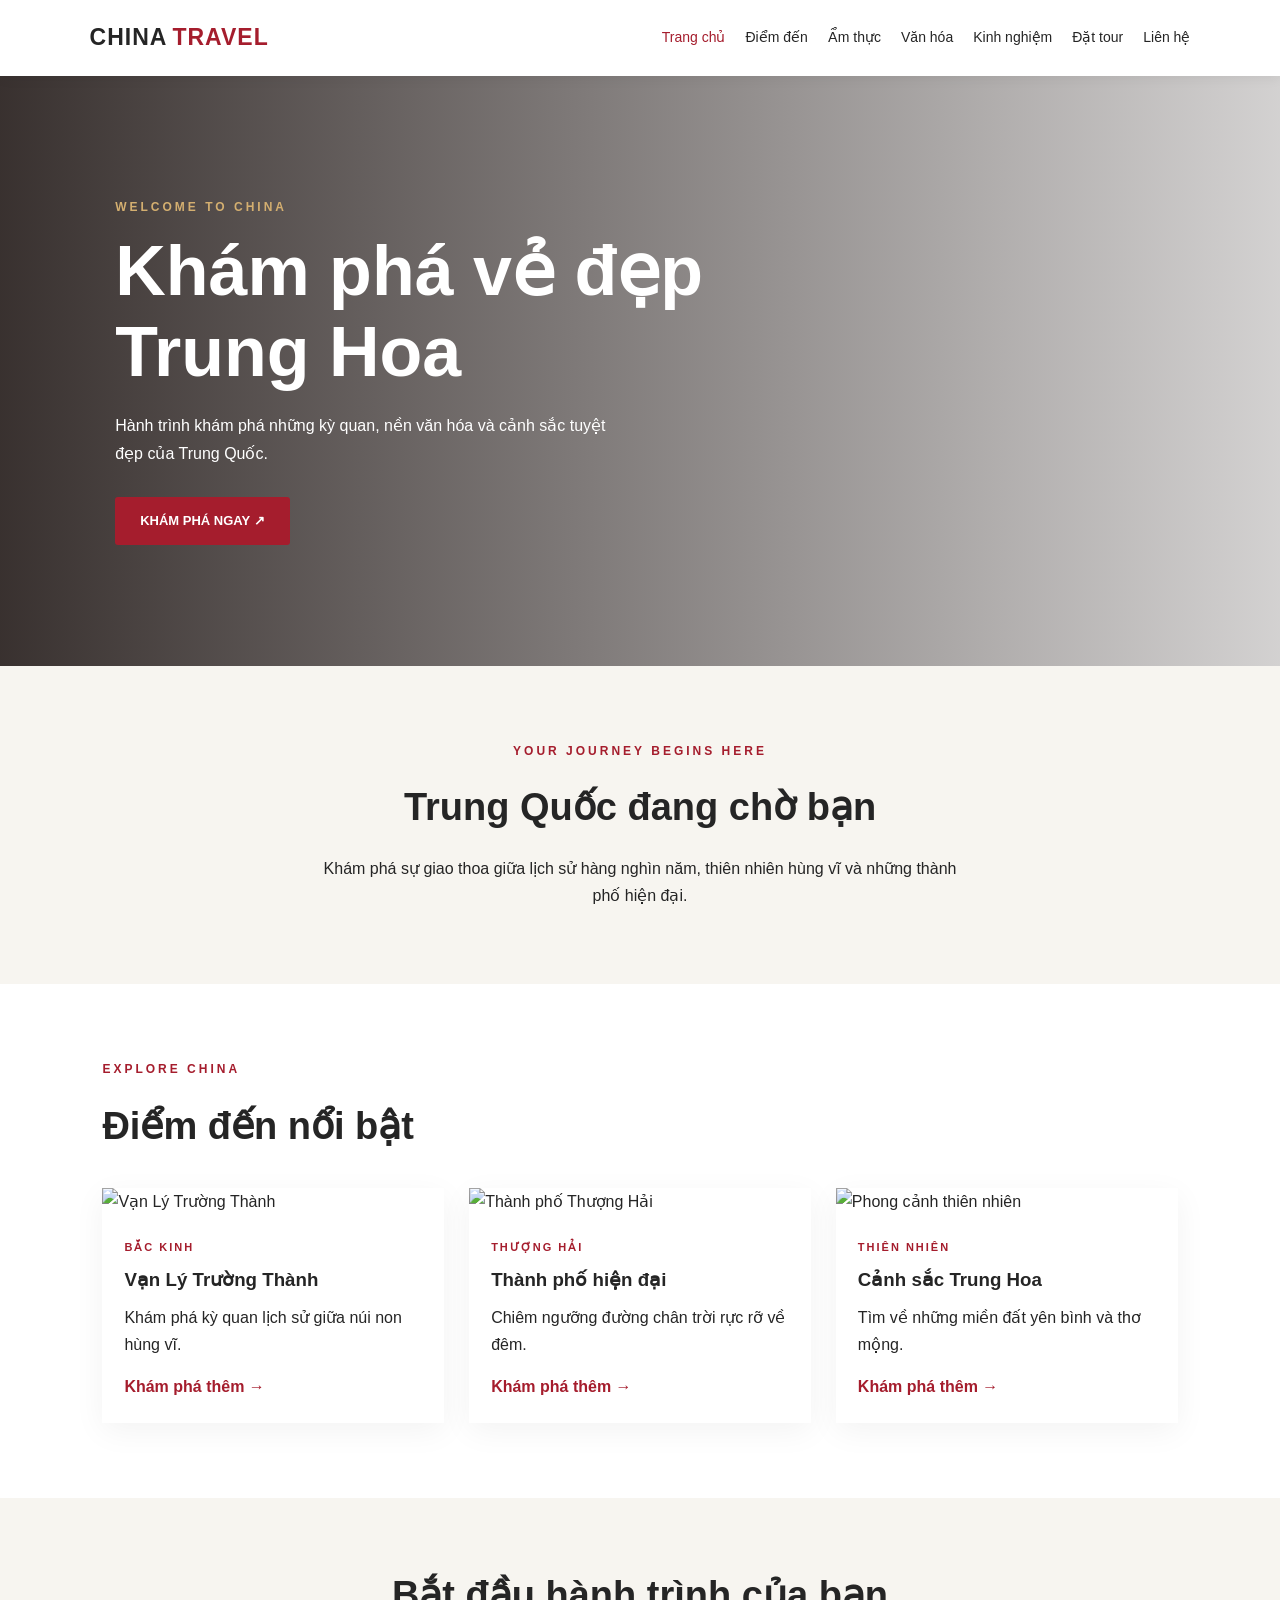
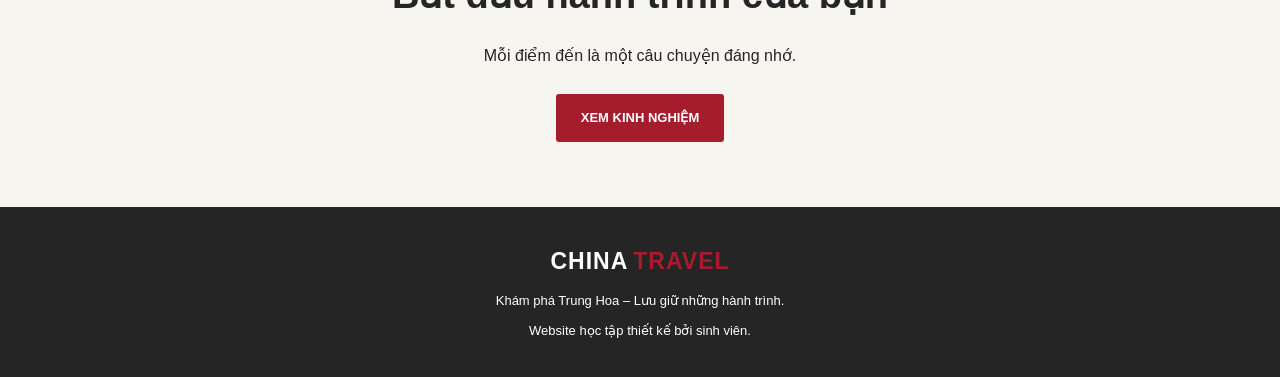
==== index.html @ a83ae00b "Add files via upload" ====
<!DOCTYPE html>
<html lang="vi">
<head>
  <meta charset="UTF-8">
  <meta name="viewport" content="width=device-width, initial-scale=1.0">
  <title>China Travel - Khám phá Trung Quốc</title>
  <link rel="stylesheet" href="style.css">
</head>
<body>
  <header class="navbar">
    <a class="logo" href="index.html">CHINA<span>TRAVEL</span></a>
    <button class="menu-btn" id="menuBtn">☰</button>
    <nav id="navMenu">
      <a class="active" href="index.html">Trang chủ</a>
      <a href="destinations.html">Điểm đến</a>
      <a href="food.html">Ẩm thực</a>
      <a href="culture.html">Văn hóa</a>
      <a href="tips.html">Kinh nghiệm</a>
	  <a href="booking.html">Đặt tour</a>
      <a href="contact.html">Liên hệ</a>
    </nav>
  </header>

  <main>
    <section class="hero">
      <div class="hero-content">
        <p class="eyebrow">WELCOME TO CHINA</p>
        <h1>Khám phá vẻ đẹp<br>Trung Hoa</h1>
        <p>Hành trình khám phá những kỳ quan,
          nền văn hóa và cảnh sắc tuyệt đẹp của Trung Quốc.</p>
        <a class="btn" href="destinations.html">KHÁM PHÁ NGAY ↗</a>
      </div>
    </section>

    <section class="section intro">
      <p class="eyebrow">YOUR JOURNEY BEGINS HERE</p>
      <h2>Trung Quốc đang chờ bạn</h2>
      <p>Khám phá sự giao thoa giữa lịch sử hàng nghìn năm,
        thiên nhiên hùng vĩ và những thành phố hiện đại.</p>
    </section>

    <section class="section">
      <p class="eyebrow">EXPLORE CHINA</p>
      <h2>Điểm đến nổi bật</h2>
      <div class="cards">
        <article class="card">
          <img src="https://images.unsplash.com/photo-1508804185872-d7badad00f7d?auto=format&fit=crop&w=800&q=80" alt="Vạn Lý Trường Thành">
          <div class="card-body">
            <p class="location">BẮC KINH</p>
            <h3>Vạn Lý Trường Thành</h3>
            <p>Khám phá kỳ quan lịch sử giữa núi non hùng vĩ.</p>
            <a href="destinations.html">Khám phá thêm →</a>
          </div>
        </article>
        <article class="card">
           <img src="images/thuong-hai.jpg"
    alt="Thành phố Thượng Hải">
          <div class="card-body">
            <p class="location">THƯỢNG HẢI</p>
            <h3>Thành phố hiện đại</h3>
            <p>Chiêm ngưỡng đường chân trời rực rỡ về đêm.</p>
            <a href="destinations.html">Khám phá thêm →</a>
          </div>
        </article>
        <article class="card">
          <img src="https://images.unsplash.com/photo-1470252649378-9c29740c9fa8?auto=format&fit=crop&w=800&q=80" alt="Phong cảnh thiên nhiên">
          <div class="card-body">
            <p class="location">THIÊN NHIÊN</p>
            <h3>Cảnh sắc Trung Hoa</h3>
            <p>Tìm về những miền đất yên bình và thơ mộng.</p>
			<a href="destinations.html">Khám phá thêm →</a>
          </div>
        </article>
      </div>
    </section>

    <section class="cta">
      <h2>Bắt đầu hành trình của bạn</h2>
      <p>Mỗi điểm đến là một câu chuyện đáng nhớ.</p>
      <a class="btn" href="tips.html">XEM KINH NGHIỆM</a>
    </section>
  </main>

  <footer>
    <a class="logo" href="index.html">CHINA<span>TRAVEL</span></a>
    <p>Khám phá Trung Hoa – Lưu giữ những hành trình.</p>
    <p>Website học tập thiết kế bởi sinh viên.</p>
  </footer>

  <button id="topBtn" aria-label="Lên đầu trang">↑</button>
  <script src="script.js"></script>
</body>
</html>
---- style.css ----
* {
  margin: 0;
  padding: 0;
  box-sizing: border-box;
}

:root {
  --red: #a51d2d;
  --gold: #d4af70;
  --cream: #f7f5f0;
  --dark: #252525;
}

html {
  scroll-behavior: smooth;
}

body {
  font-family: Arial, sans-serif;
  color: var(--dark);
  background: #fff;
  line-height: 1.7;
}

.navbar {
  min-height: 76px;
  padding: 15px 7%;
  display: flex;
  align-items: center;
  justify-content: space-between;
  gap: 20px;
  background: white;
  position: sticky;
  top: 0;
  z-index: 10;
  box-shadow: 0 2px 12px #00000010;
}

.logo {
  font-size: 23px;
  font-weight: bold;
  color: var(--dark);
  text-decoration: none;
  letter-spacing: 1px;
}

.logo span {
  color: var(--red);
  margin-left: 5px;
}

nav {
  display: flex;
  flex-wrap: wrap;
  gap: 20px;
}

nav a {
  color: var(--dark);
  text-decoration: none;
  font-size: 14px;
}

nav a:hover,
nav a.active {
  color: var(--red);
}

.menu-btn {
  display: none;
  background: none;
  border: 0;
  font-size: 25px;
  cursor: pointer;
}

.hero {
  min-height: 590px;
  display: flex;
  align-items: center;
  padding: 70px 9%;
  color: white;
  background:
    linear-gradient(90deg, #160d0bd9, #160d0b30),
    url("https://images.unsplash.com/photo-1508804185872-d7badad00f7d?auto=format&fit=crop&w=1800&q=85")
    center/cover;
}

.hero-content {
  max-width: 650px;
  animation: appear 1s ease;
}

.eyebrow {
  color: var(--red);
  font-weight: bold;
  letter-spacing: 3px;
  font-size: 12px;
  margin-bottom: 14px;
}

.hero .eyebrow {
  color: var(--gold);
}

.hero h1 {
  font-size: clamp(38px, 6vw, 70px);
  line-height: 1.15;
  margin-bottom: 20px;
}

.hero-content > p:not(.eyebrow) {
  max-width: 520px;
  margin-bottom: 30px;
}

.btn {
  display: inline-block;
  padding: 13px 25px;
  background: var(--red);
  color: white;
  text-decoration: none;
  border-radius: 3px;
  font-size: 13px;
  font-weight: bold;
  transition: .3s;
}

.btn:hover {
  background: #7f1421;
  transform: translateY(-2px);
}

.section {
  padding: 75px 8%;
}

.section h2,
.cta h2 {
  font-size: clamp(27px, 4vw, 38px);
  margin-bottom: 15px;
}

.intro {
  text-align: center;
  background: var(--cream);
}

.intro > p:last-child {
  max-width: 650px;
  margin: auto;
}

.cards {
  display: grid;
  grid-template-columns: repeat(3, minmax(0, 1fr));
  gap: 25px;
  margin-top: 30px;
}

.card {
  background: white;
  box-shadow: 0 8px 30px #0000000d;
  overflow: hidden;
  transition: transform .3s;
}

.card:hover {
  transform: translateY(-7px);
}

.card img {
  width: 100%;
  height: 230px;
  object-fit: cover;
}

.card-body {
  padding: 22px;
}

.location {
  color: var(--red);
  letter-spacing: 2px;
  font-size: 11px;
  font-weight: bold;
}

.card h3 {
  margin: 8px 0;
}

.card-body a {
  display: inline-block;
  color: var(--red);
  text-decoration: none;
  margin-top: 15px;
  font-weight: bold;
}

.cta {
  background: var(--cream);
  padding: 65px 8%;
  text-align: center;
}

.cta p {
  margin-bottom: 25px;
}

footer {background: var(--dark);
  color: white;
  text-align: center;
  padding: 35px 15px;
}

footer .logo {
  color: white;
}

footer p {
  font-size: 13px;
  margin-top: 8px;
}

#topBtn {
  display: none;
  position: fixed;
  right: 22px;
  bottom: 22px;
  width: 45px;
  height: 45px;
  border: 0;
  border-radius: 50%;
  background: var(--red);
  color: white;
  font-size: 22px;
  cursor: pointer;
  z-index: 20;
}

@keyframes appear {
  from { opacity: 0; transform: translateY(20px); }
  to { opacity: 1; transform: translateY(0); }
}

@media (max-width: 900px) {
  .navbar {
    flex-wrap: wrap;
  }

  .menu-btn {
    display: block;
  }

  nav {
    display: none;
    width: 100%;
    flex-direction: column;
    gap: 12px;
  }

  nav.show {
    display: flex;
  }

  .cards {
    grid-template-columns: repeat(2, minmax(0, 1fr));
  }
}

@media (max-width: 600px) {
  .hero {
    min-height: 500px;
    padding: 45px 7%;
  }

  .section {
    padding: 50px 6%;
  }

  .cards {
    grid-template-columns: 1fr;
  }
}
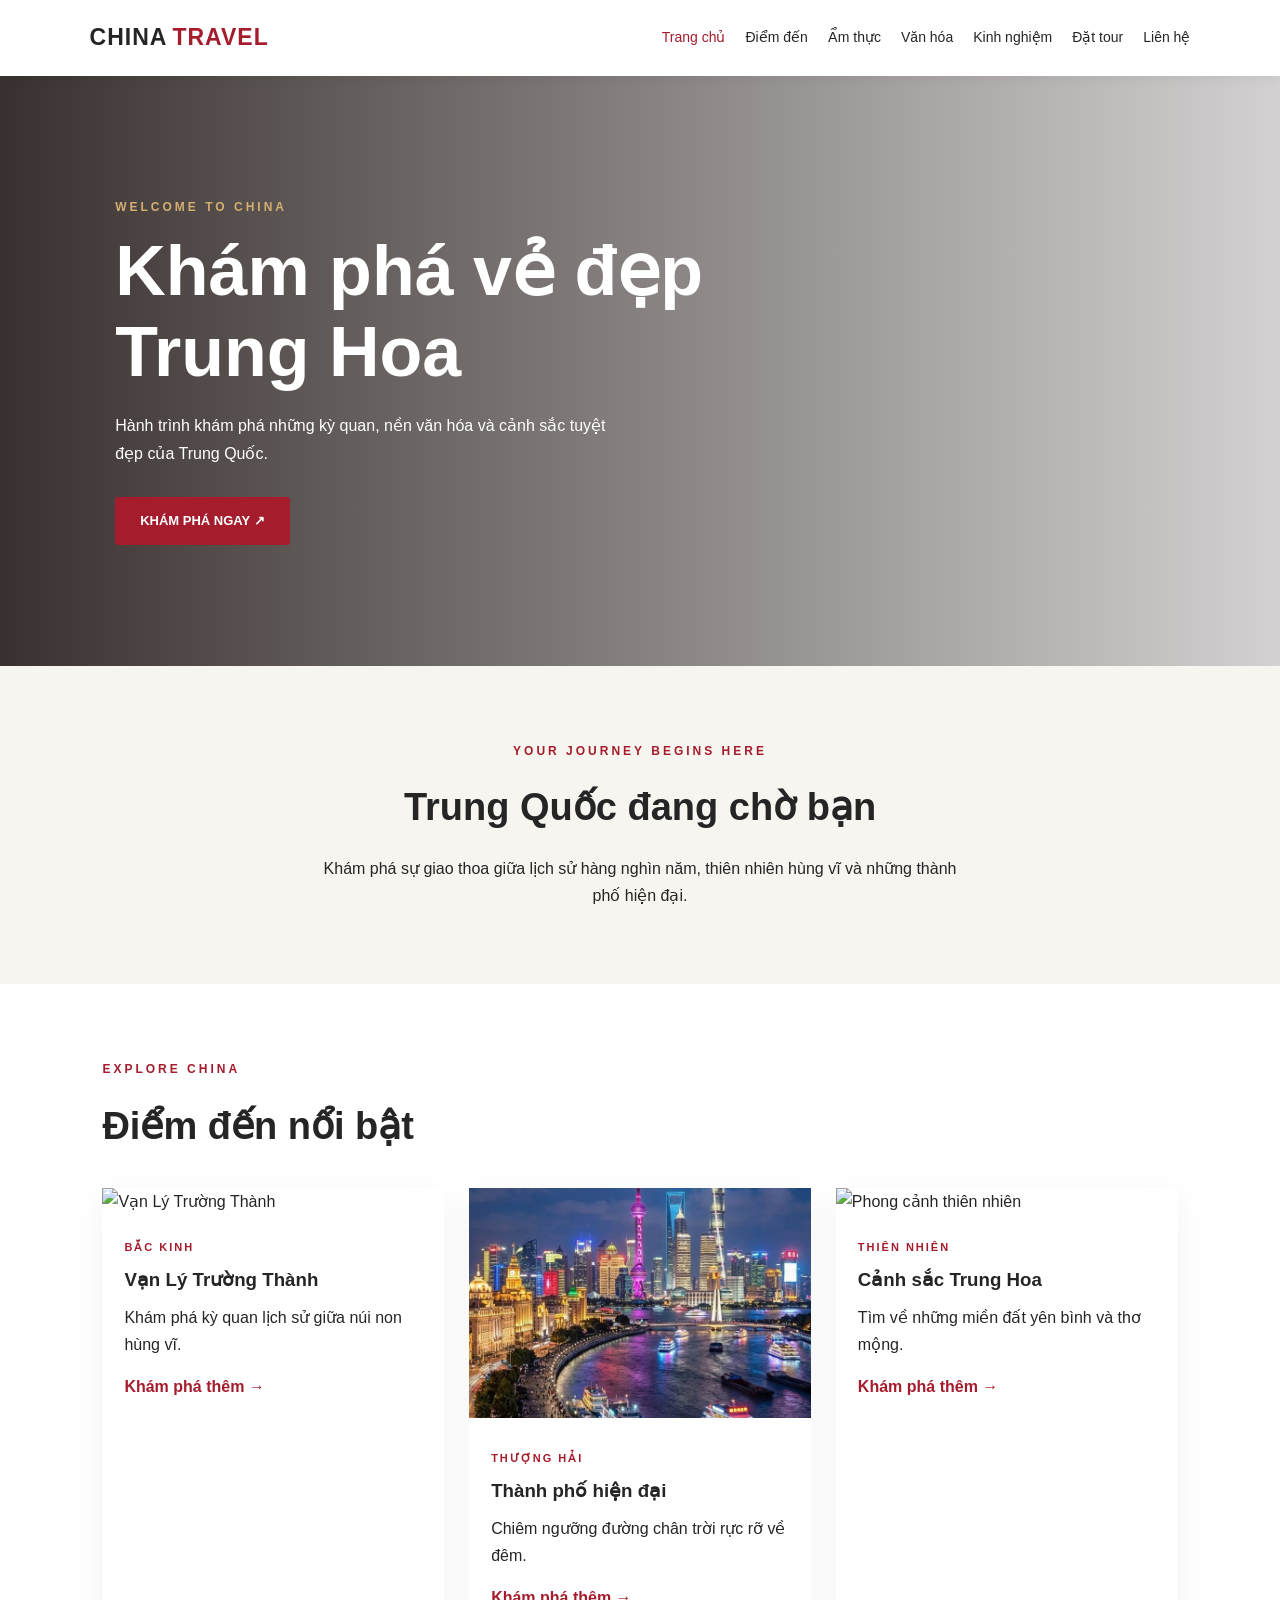
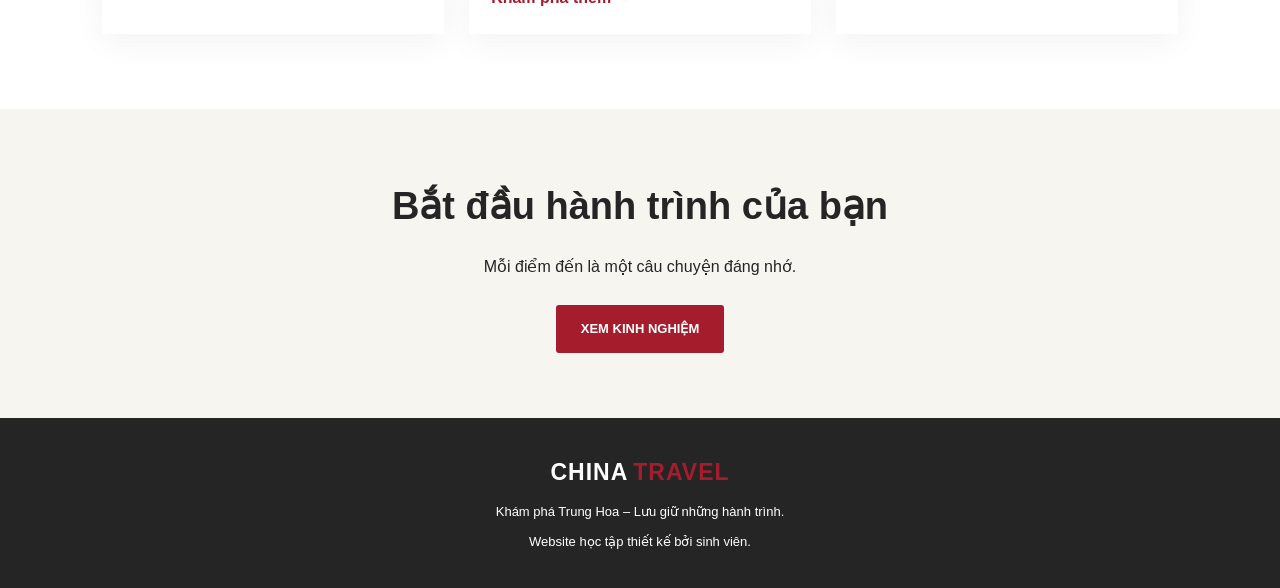
==== commit bf41fb08: "Fix HTML formatting and update image paths" ====
--- a/index.html
+++ b/index.html
@@ -53,7 +53,7 @@
           </div>
         </article>
         <article class="card">
-           <img src="images/thuong-hai.jpg"
+           <img src="thuong-hai.jpg"
     alt="Thành phố Thượng Hải">
           <div class="card-body">
             <p class="location">THƯỢNG HẢI</p>
@@ -90,4 +90,4 @@
   <button id="topBtn" aria-label="Lên đầu trang">↑</button>
   <script src="script.js"></script>
 </body>
-</html>+</html>
--- a/style.css
+++ b/style.css
@@ -283,3 +283,21 @@
     grid-template-columns: 1fr;
   }
 }
+/* Quy định ẩn/hiện Menu trên điện thoại */
+@media (max-width: 768px) {
+  #navMenu {
+    display: none; /* Mặc định ẩn danh sách menu */
+    flex-direction: column;
+    width: 100%;
+    background-color: #fff;
+    position: absolute;
+    top: 60px;
+    left: 0;
+    padding: 15px;
+    box-shadow: 0 4px 6px rgba(0,0,0,0.1);
+  }
+
+  #navMenu.active {
+    display: flex !important; /* Hiện menu khi bấm vào nút ☰ */
+  }
+}
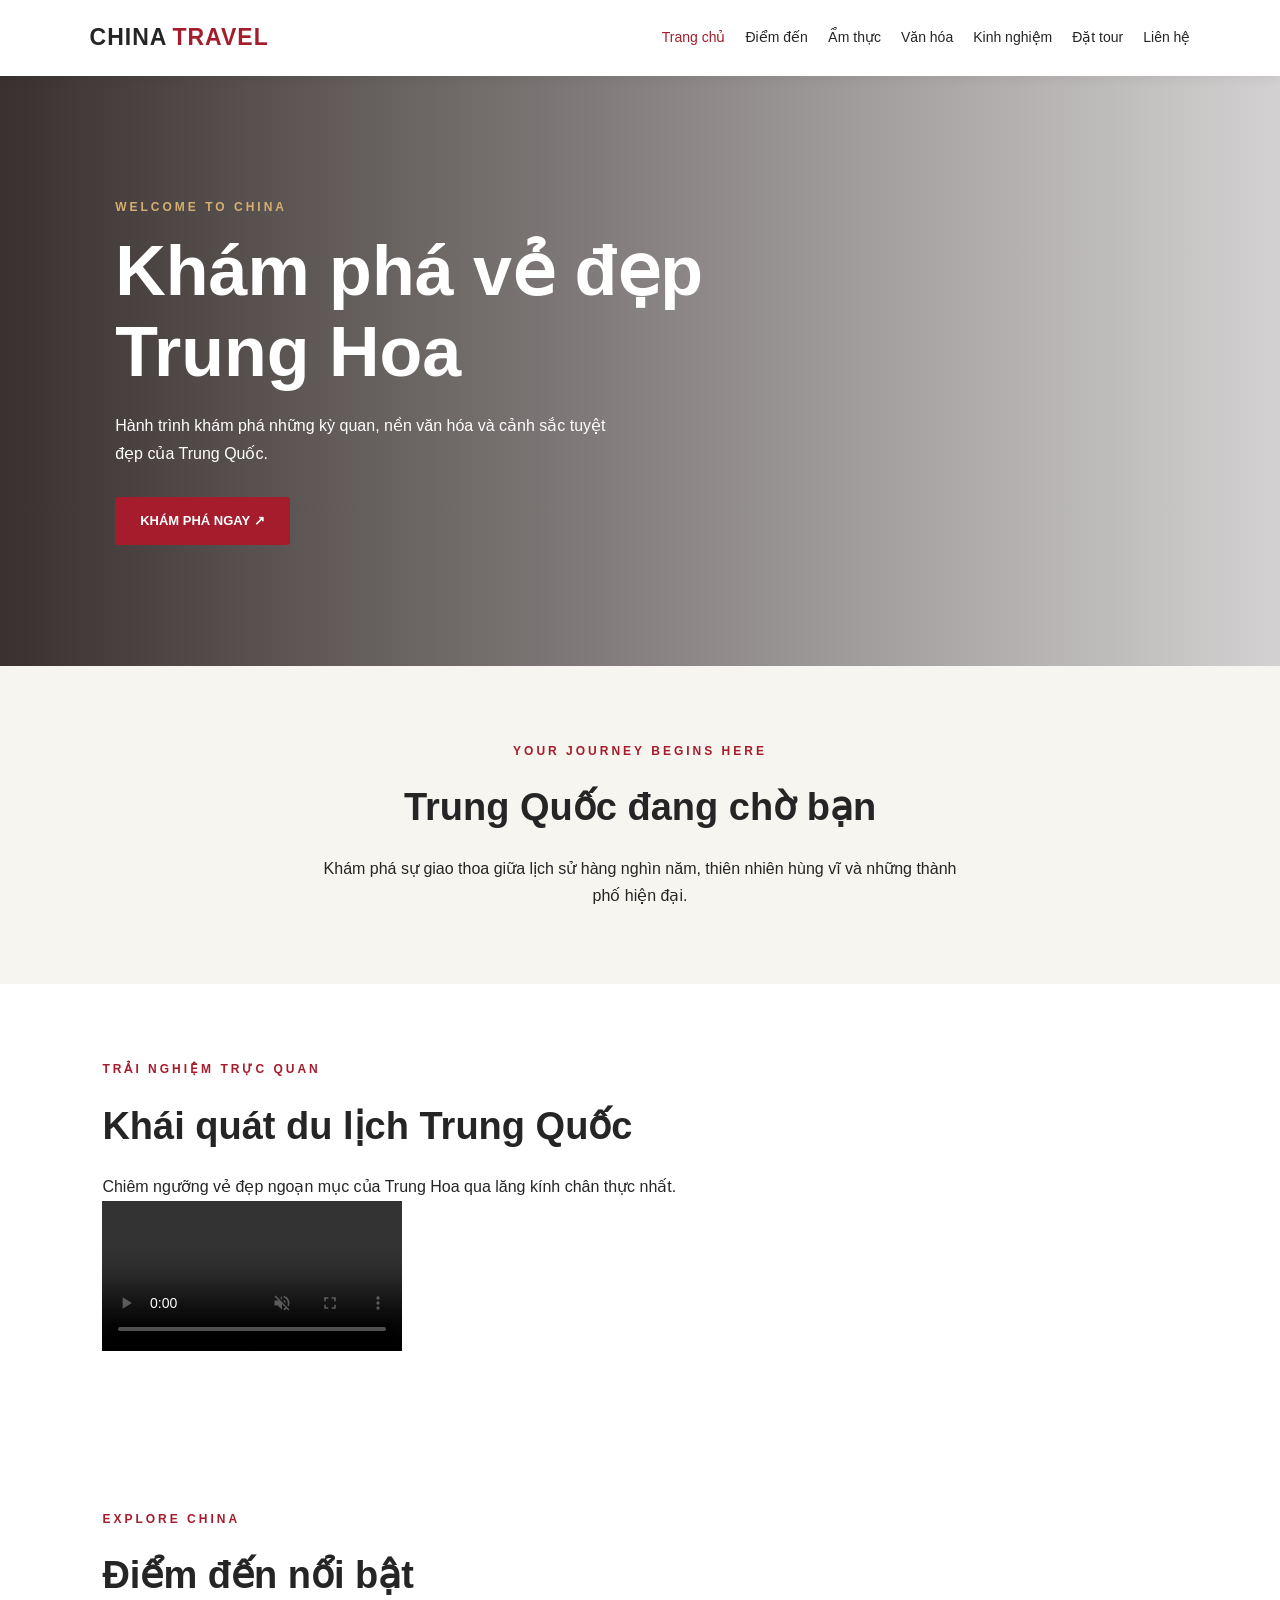
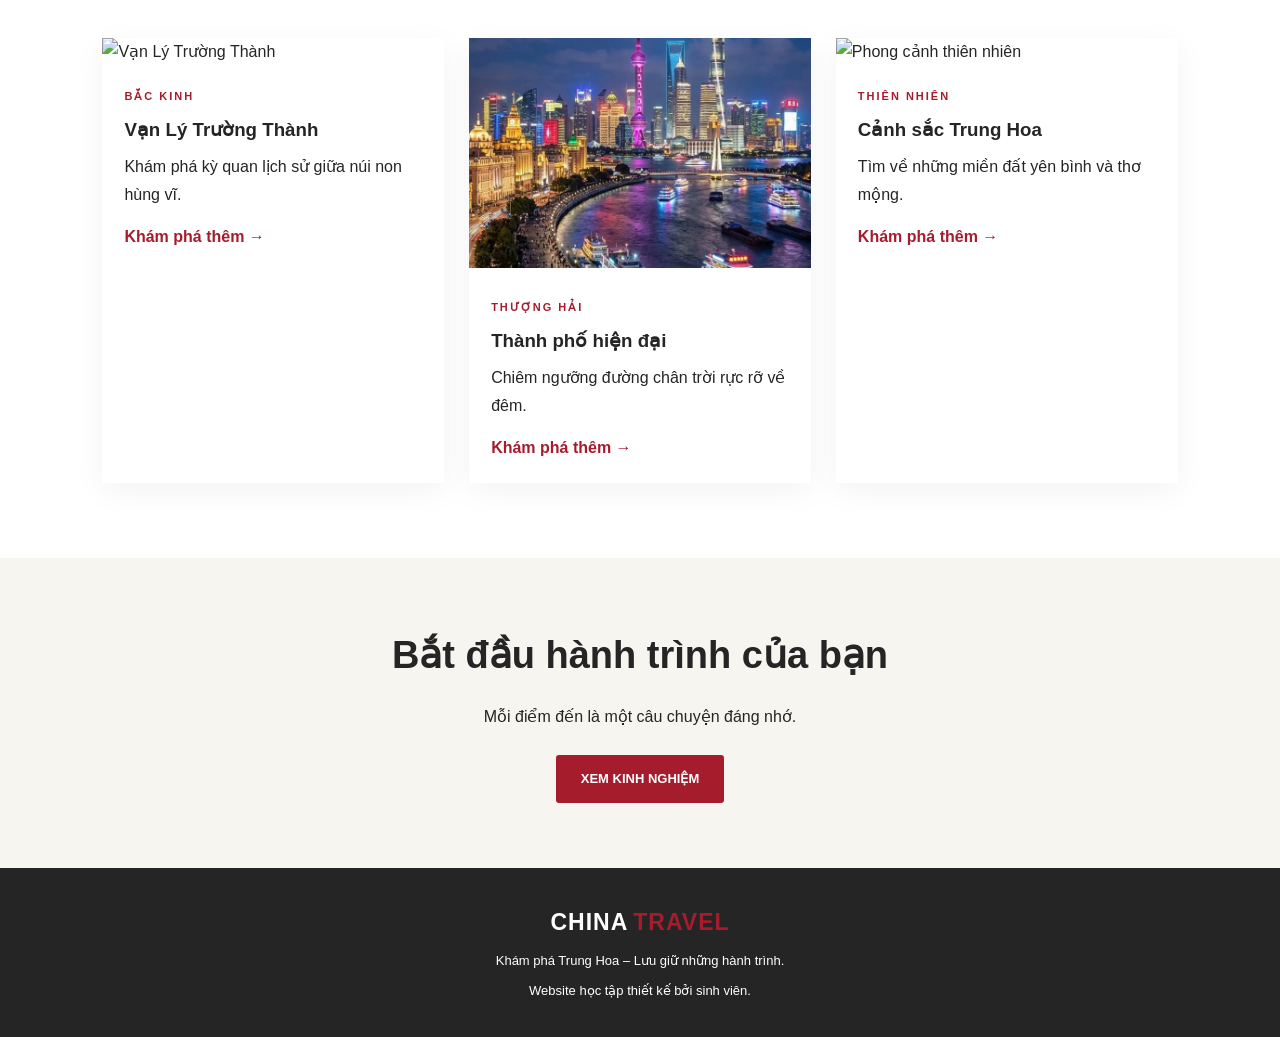
==== commit ebb71f5d: "Update index.html" ====
--- a/index.html
+++ b/index.html
@@ -38,7 +38,22 @@
       <p>Khám phá sự giao thoa giữa lịch sử hàng nghìn năm,
         thiên nhiên hùng vĩ và những thành phố hiện đại.</p>
     </section>
-
+<!-- Phần Video giới thiệu -->
+    <section class="section video-section">
+      <p class="eyebrow">TRẢI NGHIỆM TRỰC QUAN</p>
+      <h2>Khái quát du lịch Trung Quốc</h2>
+      <p>Chiêm ngưỡng vẻ đẹp ngoạn mục của Trung Hoa qua lăng kính chân thực nhất.</p>
+      
+      <div class="video-wrapper">
+        <!-- Thay đổi link YouTube ở thuộc tính src -->
+        <div class="video-wrapper">
+        <!-- Thay đổi đường dẫn src tới nơi bạn lưu video -->
+        <video controls autoplay loop muted>
+          <source src="images/video.mp4" type="video/mp4">
+          Trình duyệt của bạn không hỗ trợ thẻ video.
+        </video>
+      </div>
+    </section>
     <section class="section">
       <p class="eyebrow">EXPLORE CHINA</p>
       <h2>Điểm đến nổi bật</h2>
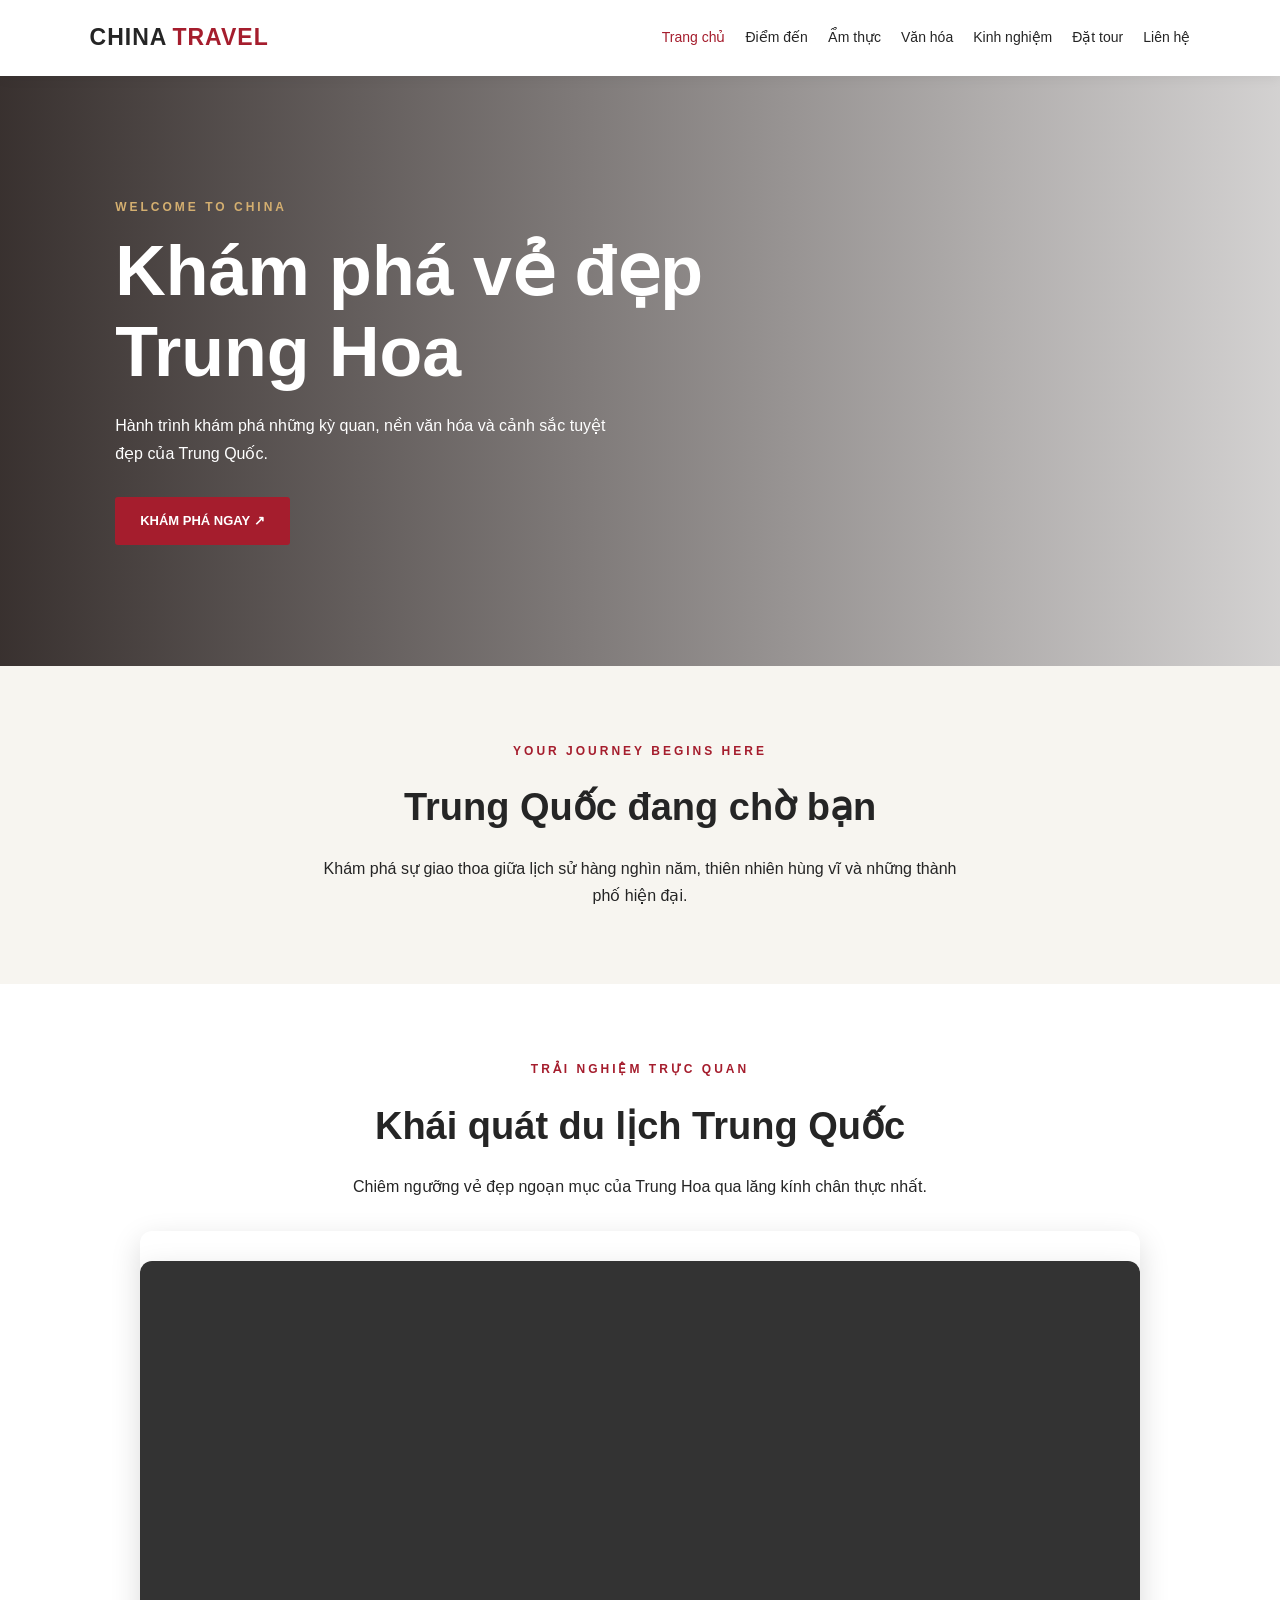
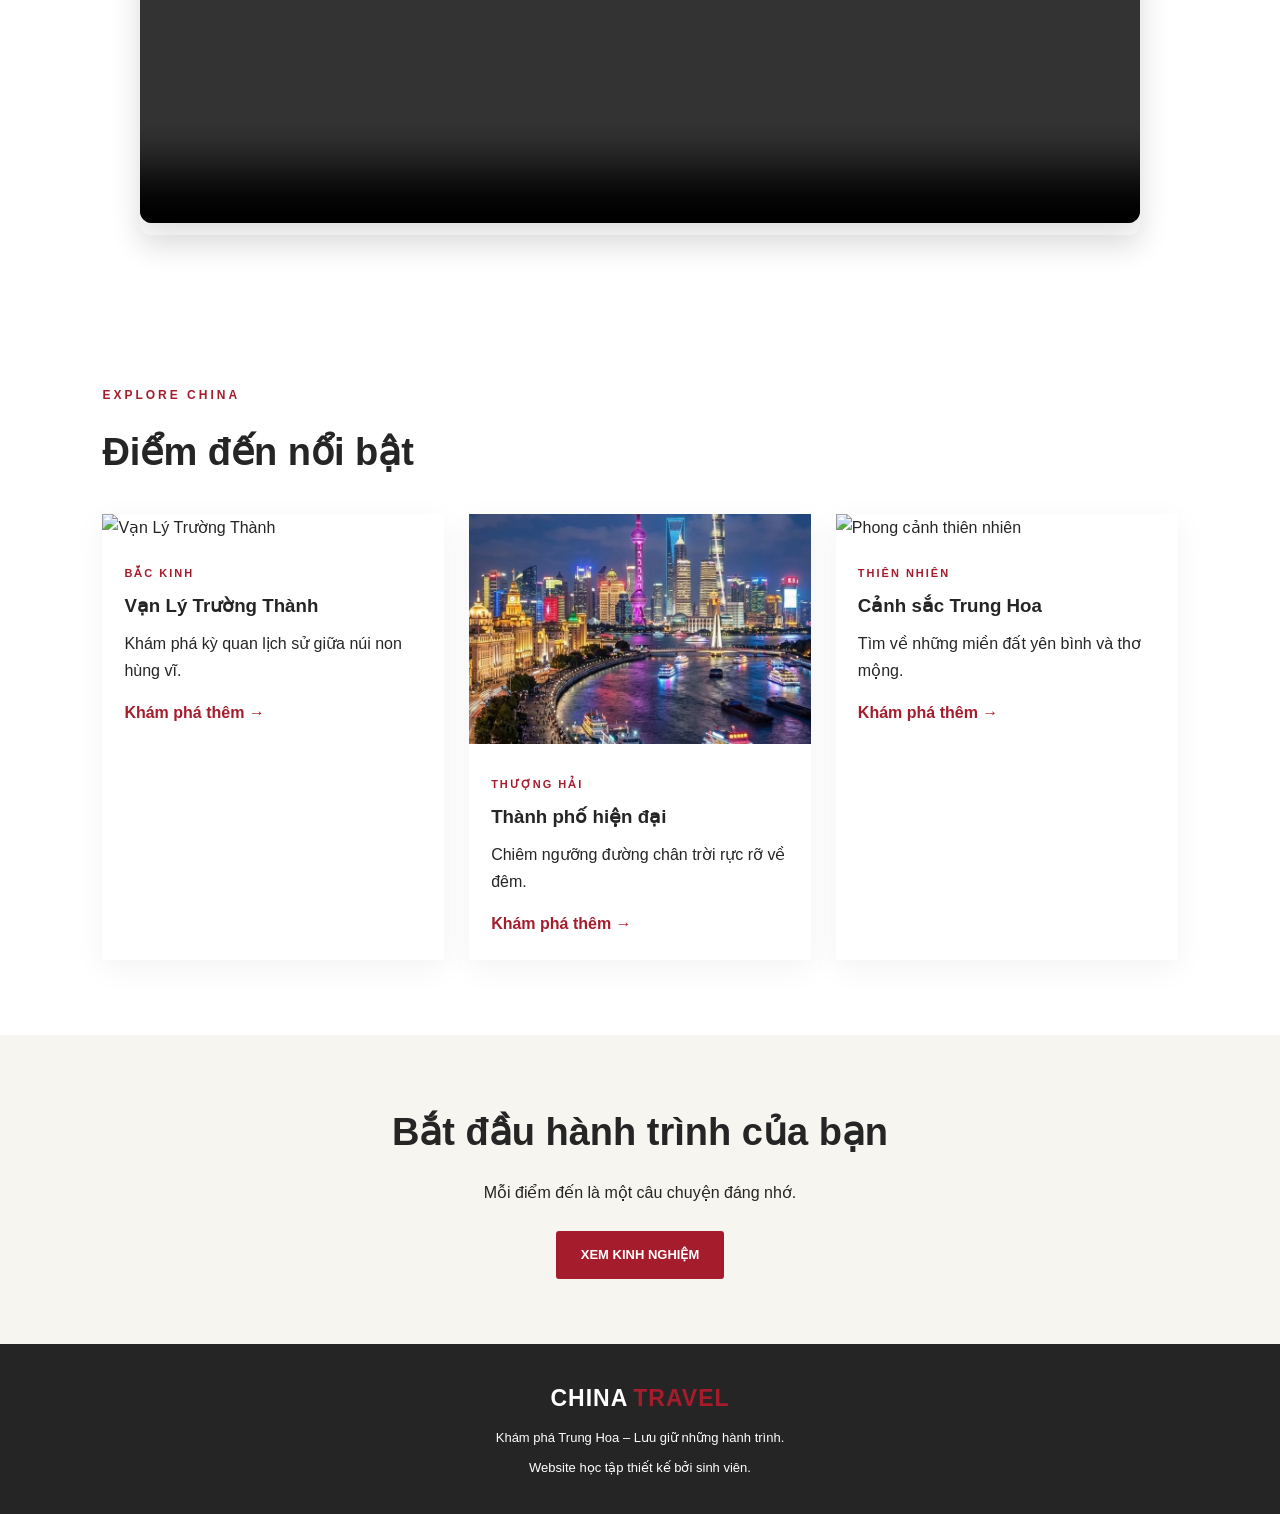
==== commit 78b43ec1: "Fix HTML formatting and video source path" ====
--- a/index.html
+++ b/index.html
@@ -49,7 +49,7 @@
         <div class="video-wrapper">
         <!-- Thay đổi đường dẫn src tới nơi bạn lưu video -->
         <video controls autoplay loop muted>
-          <source src="images/video.mp4" type="video/mp4">
+          <source src="video.mp4" type="video/mp4">
           Trình duyệt của bạn không hỗ trợ thẻ video.
         </video>
       </div>
--- a/style.css
+++ b/style.css
@@ -301,3 +301,29 @@
     display: flex !important; /* Hiện menu khi bấm vào nút ☰ */
   }
 }
+/* --- Tùy chỉnh cho phần Video --- */
+.video-section {
+  text-align: center; /* Căn giữa tiêu đề */
+}
+
+.video-wrapper {
+  position: relative;
+  padding-bottom: 56.25%; /* Tỷ lệ khung hình 16:9 chuẩn của video */
+  height: 0;
+  overflow: hidden;
+  max-width: 1000px; /* Độ rộng tối đa của video */
+  margin: 30px auto 0; /* Căn giữa khung video */
+  border-radius: 12px; /* Bo góc khung video */
+  box-shadow: 0 10px 30px rgba(0, 0, 0, 0.15); /* Đổ bóng nhẹ cho đẹp */
+}
+
+.video-wrapper video {
+  position: absolute;
+  top: 0;
+  left: 0;
+  width: 100%;
+  height: 100%;
+  border: 0;
+  object-fit: cover; /* Giúp video hiển thị đẹp, không bị méo tỷ lệ */
+}
+
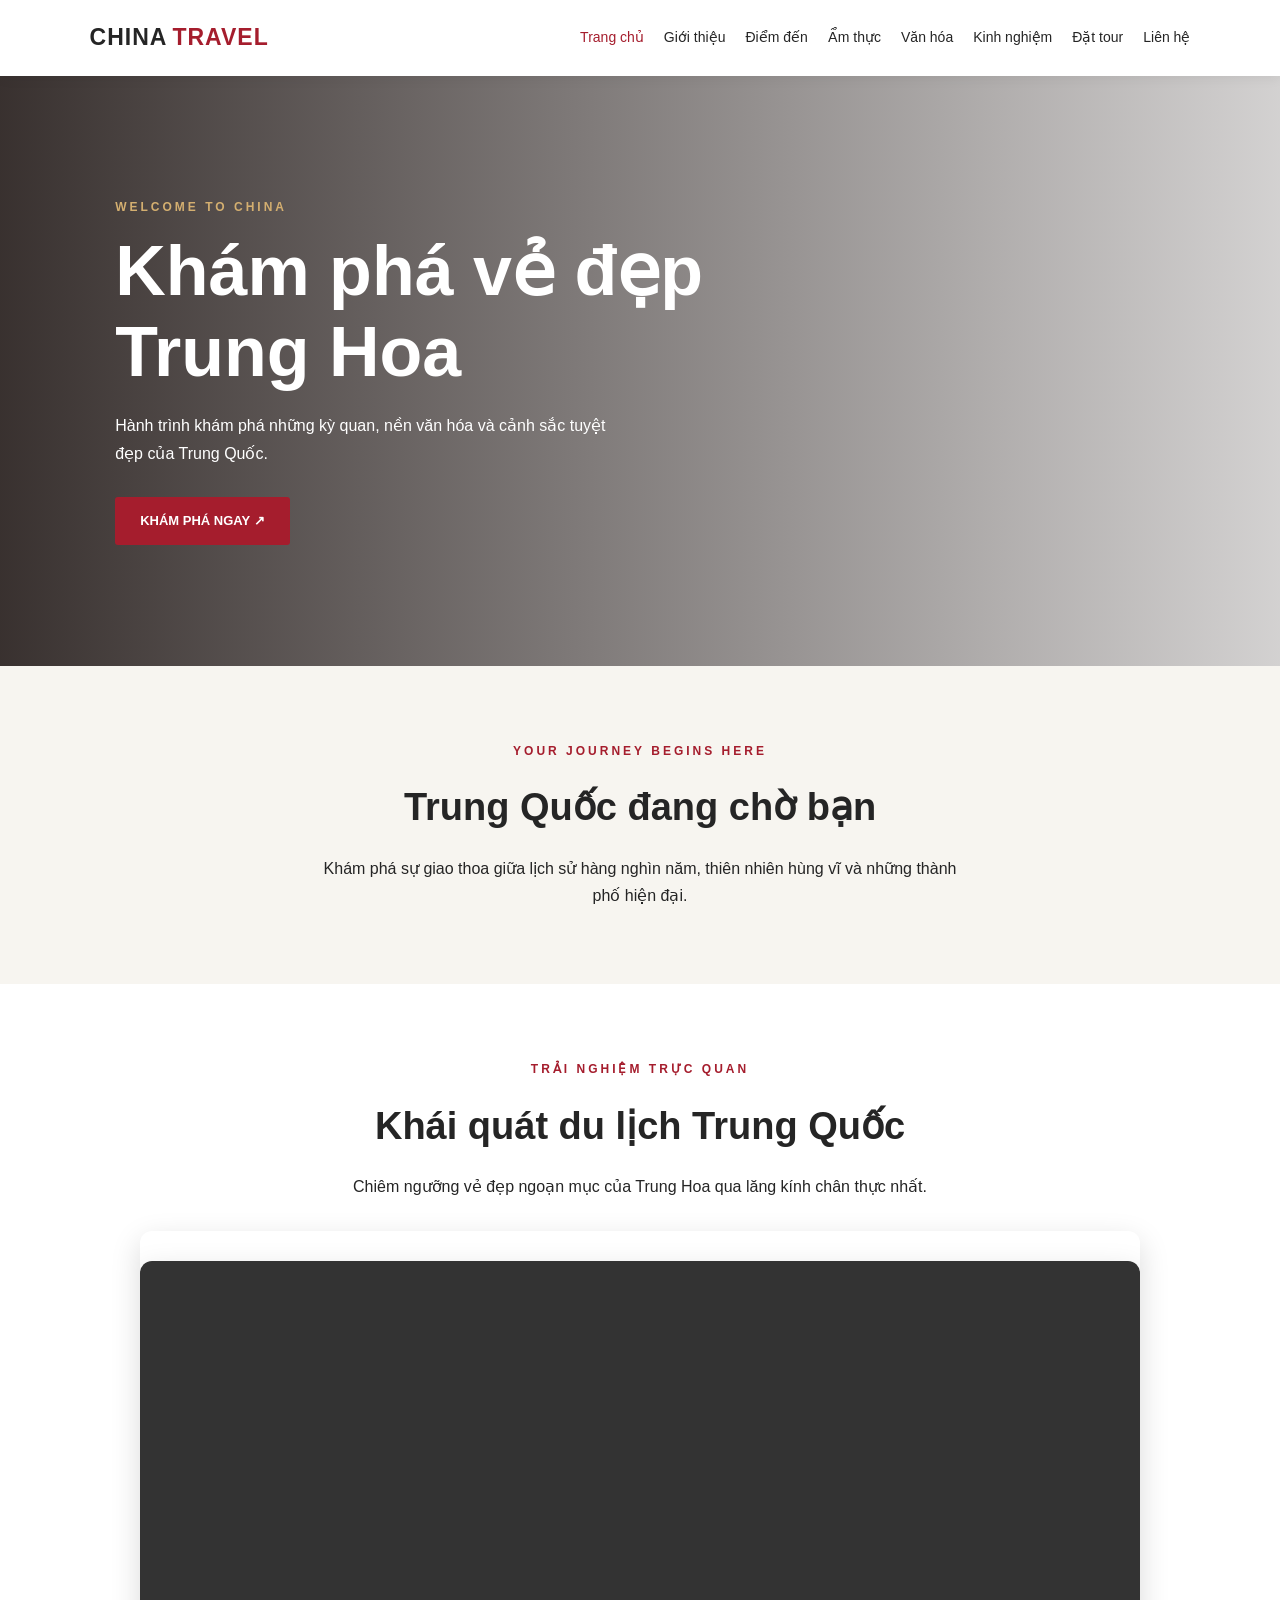
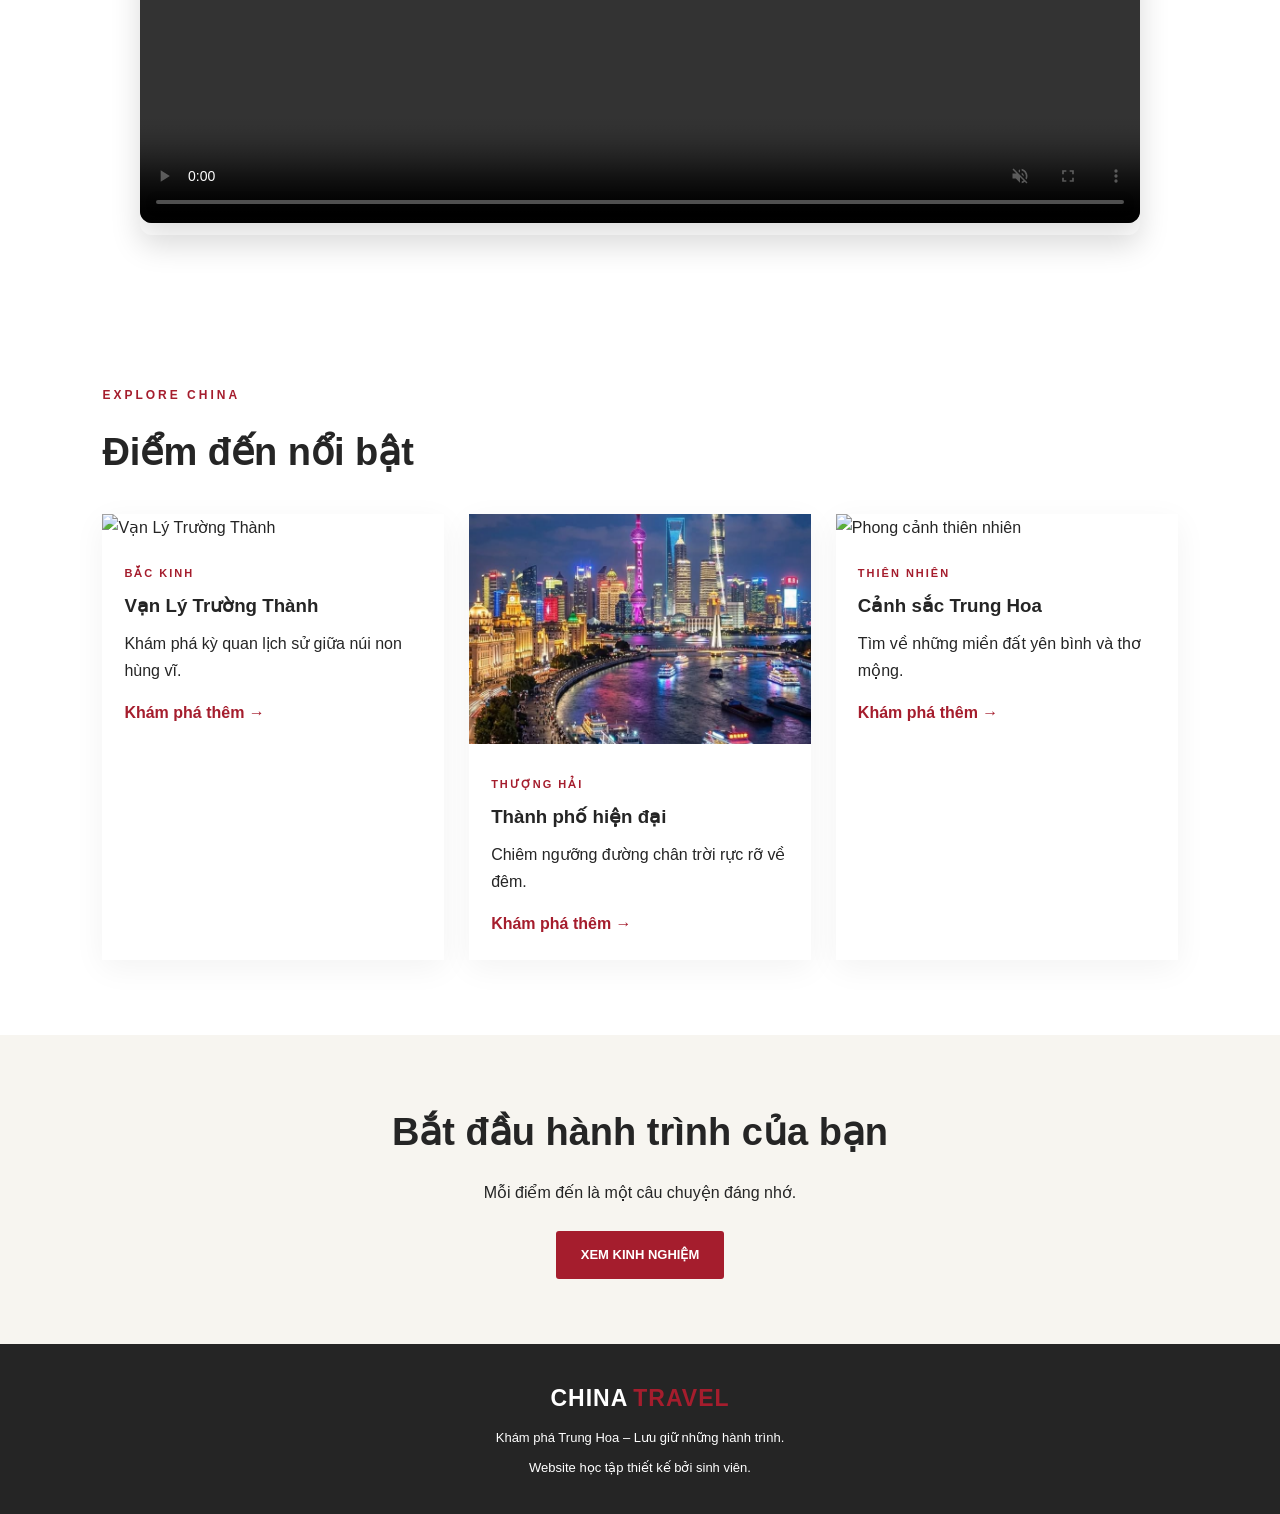
==== commit bc215e52: "Update navigation links and content in index.html" ====
--- a/index.html
+++ b/index.html
@@ -11,7 +11,8 @@
     <a class="logo" href="index.html">CHINA<span>TRAVEL</span></a>
     <button class="menu-btn" id="menuBtn">☰</button>
     <nav id="navMenu">
-      <a class="active" href="index.html">Trang chủ</a>
+     <a class="active" href="index.html">Trang chủ</a>
+      <a href="gioi-thieu.html">Giới thiệu</a> 
       <a href="destinations.html">Điểm đến</a>
       <a href="food.html">Ẩm thực</a>
       <a href="culture.html">Văn hóa</a>
